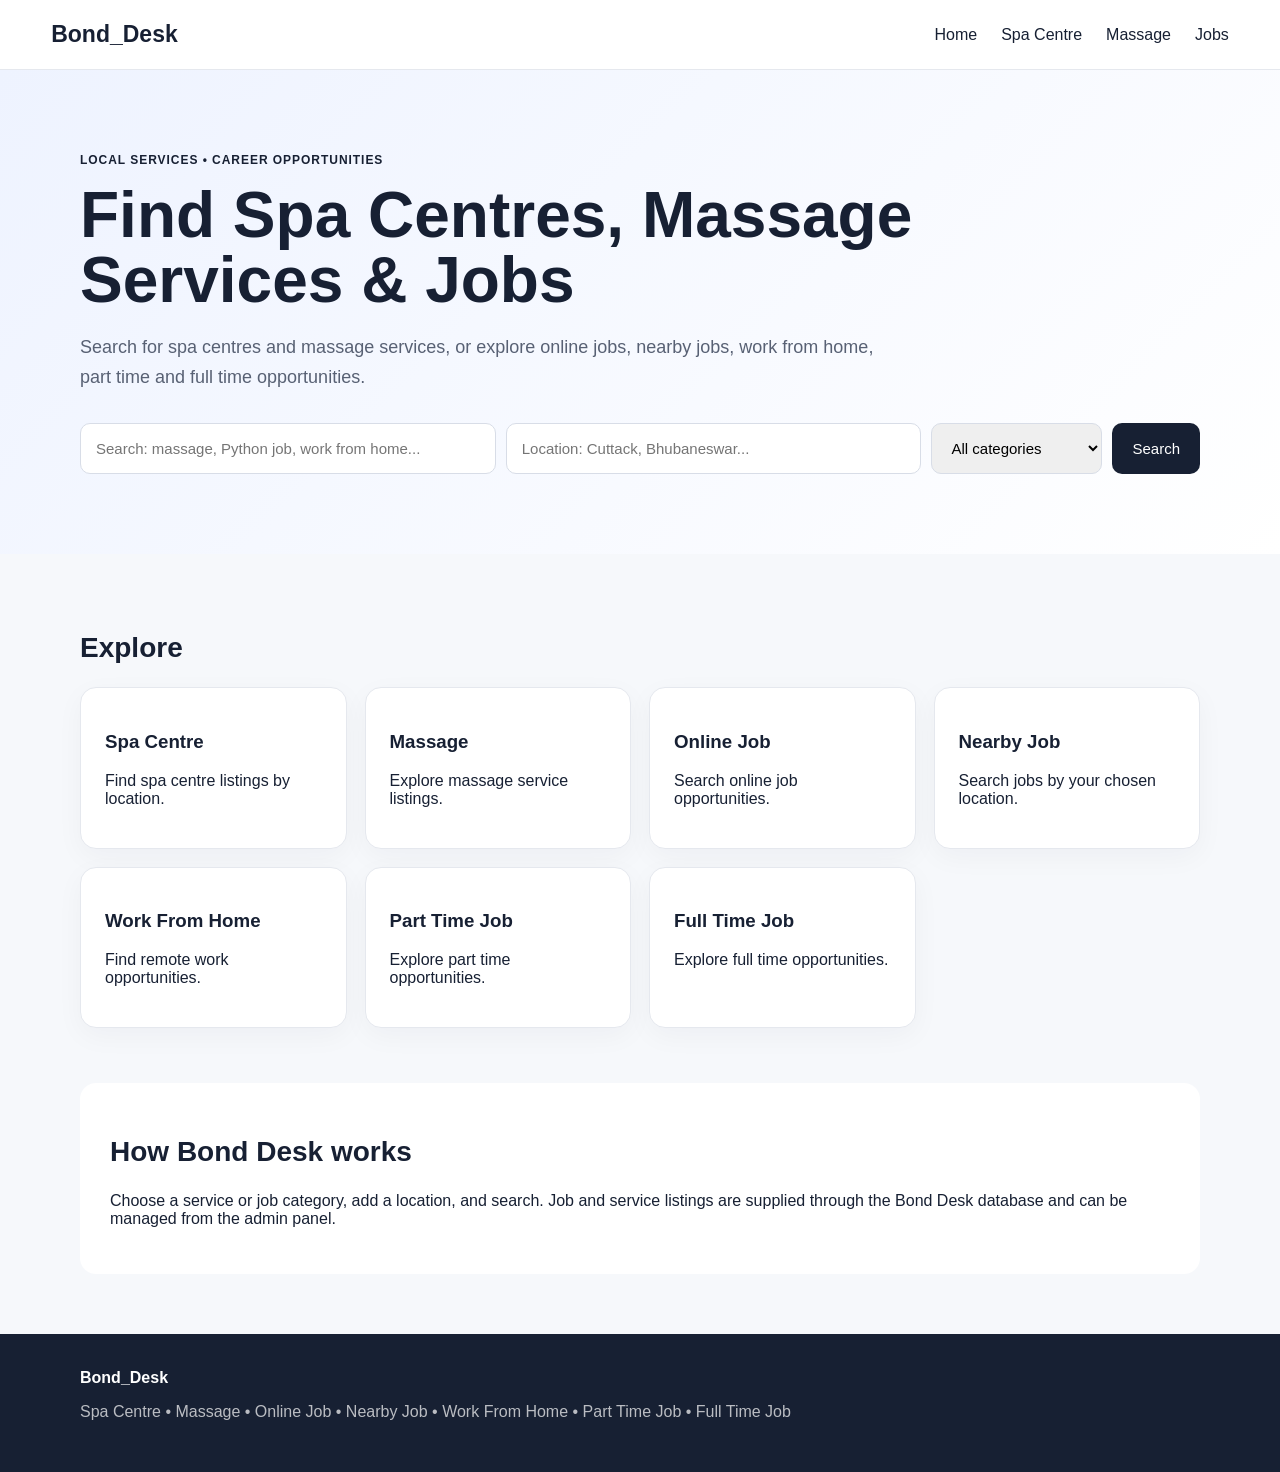
==== index.html @ 2bbc7fb2 "Initial Bond Desk project" ====
<!doctype html>
<html lang="en">
<head>
<meta charset="utf-8">
<meta name="viewport" content="width=device-width,initial-scale=1">
<title>Bond Desk | Spa Centre, Massage & Jobs</title>
<meta name="description" content="Bond Desk helps people find spa centres, massage services, online jobs, nearby jobs, work from home, part time and full time job opportunities.">
<meta name="robots" content="index,follow">
<link rel="canonical" href="https://bonddesk.netlify.app/">
<link rel="stylesheet" href="style.css">
</head>
<body>
<nav><a class="logo" href="index.html">Bond_Desk</a><div class="navlinks">
<a href="index.html">Home</a><a href="spa.html">Spa Centre</a><a href="spa.html?type=Massage">Massage</a><a href="jobs.html">Jobs</a>
</div></nav>

<header class="hero">
<div class="container">
<span class="eyebrow">LOCAL SERVICES • CAREER OPPORTUNITIES</span>
<h1>Find Spa Centres, Massage Services & Jobs</h1>
<p>Search for spa centres and massage services, or explore online jobs, nearby jobs, work from home, part time and full time opportunities.</p>
<form id="searchForm" class="searchbox">
<input id="query" placeholder="Search: massage, Python job, work from home..." aria-label="Search">
<input id="location" placeholder="Location: Cuttack, Bhubaneswar..." aria-label="Location">
<select id="category" aria-label="Category">
<option value="">All categories</option><option>Spa Centre</option><option>Massage</option><option>Online Job</option><option>Nearby Job</option><option>Work From Home</option><option>Part Time Job</option><option>Full Time Job</option>
</select><button>Search</button>
</form>
</div></header>

<main class="container">
<section><h2>Explore</h2><div class="grid">
<a class="card linkcard" href="spa.html?type=Spa%20Centre"><h3>Spa Centre</h3><p>Find spa centre listings by location.</p></a>
<a class="card linkcard" href="spa.html?type=Massage"><h3>Massage</h3><p>Explore massage service listings.</p></a>
<a class="card linkcard" href="jobs.html?type=Online%20Job"><h3>Online Job</h3><p>Search online job opportunities.</p></a>
<a class="card linkcard" href="jobs.html?type=Nearby%20Job"><h3>Nearby Job</h3><p>Search jobs by your chosen location.</p></a>
<a class="card linkcard" href="jobs.html?type=Work%20From%20Home"><h3>Work From Home</h3><p>Find remote work opportunities.</p></a>
<a class="card linkcard" href="jobs.html?type=Part%20Time%20Job"><h3>Part Time Job</h3><p>Explore part time opportunities.</p></a>
<a class="card linkcard" href="jobs.html?type=Full%20Time%20Job"><h3>Full Time Job</h3><p>Explore full time opportunities.</p></a>
</div></section>

<section class="info"><h2>How Bond Desk works</h2><p>Choose a service or job category, add a location, and search. Job and service listings are supplied through the Bond Desk database and can be managed from the admin panel.</p></section>
</main>
<footer><div class="container"><strong>Bond_Desk</strong><p>Spa Centre • Massage • Online Job • Nearby Job • Work From Home • Part Time Job • Full Time Job</p></div></footer>
<script src="script.js"></script>
</body></html>
---- style.css ----
*{box-sizing:border-box}body{margin:0;font-family:Inter,Arial,sans-serif;color:#172033;background:#f6f8fb}a{text-decoration:none;color:inherit}.container{width:min(1120px,92%);margin:auto}nav{height:70px;background:#fff;border-bottom:1px solid #e5e8ee;display:flex;align-items:center;justify-content:space-between;padding:0 4%;position:sticky;top:0;z-index:5}.logo{font-size:23px;font-weight:800}.navlinks{display:flex;gap:24px}.navlinks a:hover{opacity:.65}.hero{padding:80px 0;background:linear-gradient(135deg,#eef3ff,#fff)}.eyebrow,.tag{font-size:12px;font-weight:800;letter-spacing:.08em}.hero h1{font-size:clamp(38px,6vw,64px);max-width:850px;line-height:1.02;margin:15px 0}.hero p,.lead{font-size:18px;line-height:1.7;max-width:800px;color:#586174}.searchbox{display:flex;gap:10px;flex-wrap:wrap;margin-top:30px}.searchbox input,.searchbox select,.searchbox button{padding:15px;border:1px solid #d8dde7;border-radius:10px;font-size:15px}.searchbox input{flex:1;min-width:190px}.searchbox select{min-width:170px}.searchbox button,.button{background:#172033;color:#fff;border:0;cursor:pointer;padding:14px 20px;border-radius:10px;display:inline-block}.light{background:#fff;padding:18px;border-radius:14px}.page{padding:55px 0}section{padding:55px 0}h1{font-size:44px}h2{font-size:28px}.grid{display:grid;grid-template-columns:repeat(auto-fit,minmax(220px,1fr));gap:18px}.card{background:#fff;border:1px solid #e5e8ee;border-radius:16px;padding:24px;box-shadow:0 8px 28px #18223a0a}.linkcard{transition:.2s}.linkcard:hover{transform:translateY(-3px)}.info{background:#fff;padding:30px;border-radius:16px}.status{margin:24px 0;color:#586174}.list{display:grid;gap:16px}.job{display:flex;justify-content:space-between;gap:20px}.job h2{margin:8px 0}.job p{line-height:1.6;color:#586174}.tag{display:inline-block;padding:7px 10px;border-radius:999px;background:#edf1f8}.button{white-space:nowrap;height:max-content}footer{background:#172033;color:#fff;padding:35px 0;margin-top:60px}footer p{opacity:.7}@media(max-width:700px){nav{height:auto;padding:16px 4%;align-items:flex-start}.navlinks{gap:10px;flex-wrap:wrap;justify-content:flex-end;font-size:13px}.hero{padding:55px 0}.job{flex-direction:column}h1{font-size:34px}}
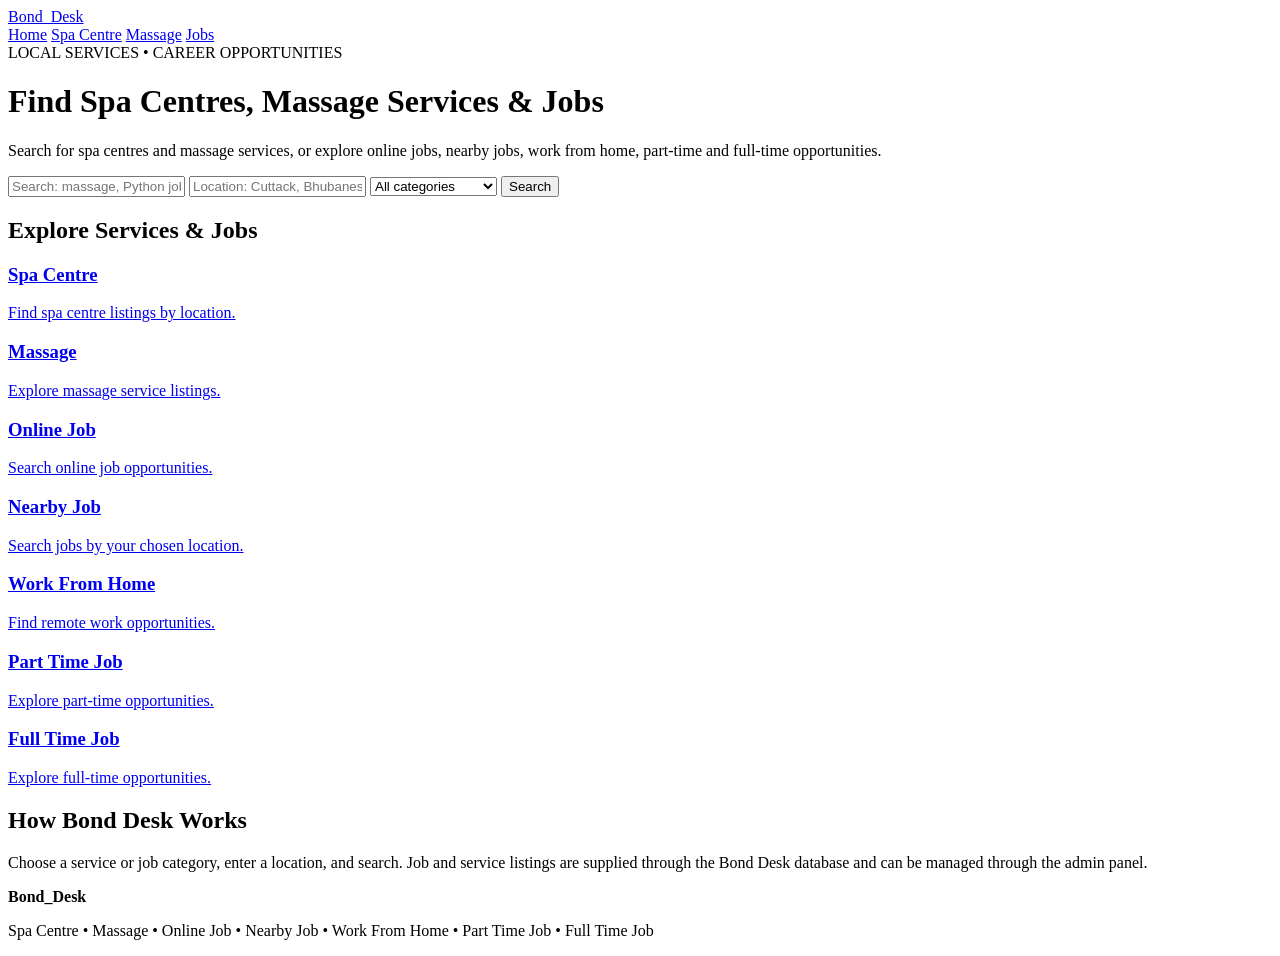
==== commit 2662c72c: "Fix static files and homepage links" ====
--- a/index.html
+++ b/index.html
@@ -1,46 +1,155 @@
+
 <!doctype html>
 <html lang="en">
 <head>
-<meta charset="utf-8">
-<meta name="viewport" content="width=device-width,initial-scale=1">
-<title>Bond Desk | Spa Centre, Massage & Jobs</title>
-<meta name="description" content="Bond Desk helps people find spa centres, massage services, online jobs, nearby jobs, work from home, part time and full time job opportunities.">
-<meta name="robots" content="index,follow">
-<link rel="canonical" href="https://bonddesk.netlify.app/">
-<link rel="stylesheet" href="style.css">
+    <meta charset="utf-8">
+    <meta name="viewport" content="width=device-width, initial-scale=1">
+
+    <meta name="google-site-verification" content="HNibbNHipRRUpvTS2QwrQAhBe4A0-SVoNHpsTFpZNBg">
+
+    <title>Bond Desk | Spa Centre, Massage & Jobs</title>
+
+    <meta name="description" content="Find spa centres, massage services, online jobs, nearby jobs, work-from-home opportunities, part-time jobs and full-time jobs with Bond Desk.">
+
+    <meta name="robots" content="index,follow">
+
+    <link rel="canonical" href="https://job-cqz6.onrender.com/">
+
+    <link rel="stylesheet" href="/static/style.css">
 </head>
+
 <body>
-<nav><a class="logo" href="index.html">Bond_Desk</a><div class="navlinks">
-<a href="index.html">Home</a><a href="spa.html">Spa Centre</a><a href="spa.html?type=Massage">Massage</a><a href="jobs.html">Jobs</a>
-</div></nav>
 
-<header class="hero">
-<div class="container">
-<span class="eyebrow">LOCAL SERVICES • CAREER OPPORTUNITIES</span>
-<h1>Find Spa Centres, Massage Services & Jobs</h1>
-<p>Search for spa centres and massage services, or explore online jobs, nearby jobs, work from home, part time and full time opportunities.</p>
-<form id="searchForm" class="searchbox">
-<input id="query" placeholder="Search: massage, Python job, work from home..." aria-label="Search">
-<input id="location" placeholder="Location: Cuttack, Bhubaneswar..." aria-label="Location">
-<select id="category" aria-label="Category">
-<option value="">All categories</option><option>Spa Centre</option><option>Massage</option><option>Online Job</option><option>Nearby Job</option><option>Work From Home</option><option>Part Time Job</option><option>Full Time Job</option>
-</select><button>Search</button>
-</form>
-</div></header>
+    <nav>
+        <a class="logo" href="/">Bond_Desk</a>
 
-<main class="container">
-<section><h2>Explore</h2><div class="grid">
-<a class="card linkcard" href="spa.html?type=Spa%20Centre"><h3>Spa Centre</h3><p>Find spa centre listings by location.</p></a>
-<a class="card linkcard" href="spa.html?type=Massage"><h3>Massage</h3><p>Explore massage service listings.</p></a>
-<a class="card linkcard" href="jobs.html?type=Online%20Job"><h3>Online Job</h3><p>Search online job opportunities.</p></a>
-<a class="card linkcard" href="jobs.html?type=Nearby%20Job"><h3>Nearby Job</h3><p>Search jobs by your chosen location.</p></a>
-<a class="card linkcard" href="jobs.html?type=Work%20From%20Home"><h3>Work From Home</h3><p>Find remote work opportunities.</p></a>
-<a class="card linkcard" href="jobs.html?type=Part%20Time%20Job"><h3>Part Time Job</h3><p>Explore part time opportunities.</p></a>
-<a class="card linkcard" href="jobs.html?type=Full%20Time%20Job"><h3>Full Time Job</h3><p>Explore full time opportunities.</p></a>
-</div></section>
+        <div class="navlinks">
+            <a href="/">Home</a>
+            <a href="/spa/">Spa Centre</a>
+            <a href="/spa/?type=Massage">Massage</a>
+            <a href="/jobs/">Jobs</a>
+        </div>
+    </nav>
 
-<section class="info"><h2>How Bond Desk works</h2><p>Choose a service or job category, add a location, and search. Job and service listings are supplied through the Bond Desk database and can be managed from the admin panel.</p></section>
-</main>
-<footer><div class="container"><strong>Bond_Desk</strong><p>Spa Centre • Massage • Online Job • Nearby Job • Work From Home • Part Time Job • Full Time Job</p></div></footer>
-<script src="script.js"></script>
-</body></html>
+    <header class="hero">
+        <div class="container">
+
+            <span class="eyebrow">
+                LOCAL SERVICES • CAREER OPPORTUNITIES
+            </span>
+
+            <h1>Find Spa Centres, Massage Services & Jobs</h1>
+
+            <p>
+                Search for spa centres and massage services, or explore
+                online jobs, nearby jobs, work from home, part-time and
+                full-time opportunities.
+            </p>
+
+            <form id="searchForm" class="searchbox">
+
+                <input
+                    id="query"
+                    name="query"
+                    type="text"
+                    placeholder="Search: massage, Python job, work from home..."
+                    aria-label="Search keyword"
+                >
+
+                <input
+                    id="location"
+                    name="location"
+                    type="text"
+                    placeholder="Location: Cuttack, Bhubaneswar..."
+                    aria-label="Location"
+                >
+
+                <select id="category" name="category" aria-label="Category">
+                    <option value="">All categories</option>
+                    <option value="Spa Centre">Spa Centre</option>
+                    <option value="Massage">Massage</option>
+                    <option value="Online Job">Online Job</option>
+                    <option value="Nearby Job">Nearby Job</option>
+                    <option value="Work From Home">Work From Home</option>
+                    <option value="Part Time Job">Part Time Job</option>
+                    <option value="Full Time Job">Full Time Job</option>
+                </select>
+
+                <button type="submit">Search</button>
+
+            </form>
+        </div>
+    </header>
+
+    <main class="container">
+
+        <section>
+            <h2>Explore Services & Jobs</h2>
+
+            <div class="grid">
+
+                <a class="card linkcard" href="/spa/?type=Spa%20Centre">
+                    <h3>Spa Centre</h3>
+                    <p>Find spa centre listings by location.</p>
+                </a>
+
+                <a class="card linkcard" href="/spa/?type=Massage">
+                    <h3>Massage</h3>
+                    <p>Explore massage service listings.</p>
+                </a>
+
+                <a class="card linkcard" href="/jobs/?type=Online%20Job">
+                    <h3>Online Job</h3>
+                    <p>Search online job opportunities.</p>
+                </a>
+
+                <a class="card linkcard" href="/jobs/?type=Nearby%20Job">
+                    <h3>Nearby Job</h3>
+                    <p>Search jobs by your chosen location.</p>
+                </a>
+
+                <a class="card linkcard" href="/jobs/?type=Work%20From%20Home">
+                    <h3>Work From Home</h3>
+                    <p>Find remote work opportunities.</p>
+                </a>
+
+                <a class="card linkcard" href="/jobs/?type=Part%20Time%20Job">
+                    <h3>Part Time Job</h3>
+                    <p>Explore part-time opportunities.</p>
+                </a>
+
+                <a class="card linkcard" href="/jobs/?type=Full%20Time%20Job">
+                    <h3>Full Time Job</h3>
+                    <p>Explore full-time opportunities.</p>
+                </a>
+
+            </div>
+        </section>
+
+        <section class="info">
+            <h2>How Bond Desk Works</h2>
+
+            <p>
+                Choose a service or job category, enter a location, and search.
+                Job and service listings are supplied through the Bond Desk
+                database and can be managed through the admin panel.
+            </p>
+        </section>
+
+    </main>
+
+    <footer>
+        <div class="container">
+            <strong>Bond_Desk</strong>
+
+            <p>
+                Spa Centre • Massage • Online Job • Nearby Job •
+                Work From Home • Part Time Job • Full Time Job
+            </p>
+        </div>
+    </footer>
+
+    <script src="/static/script.js"></script>
+
+</body>
+</html>
